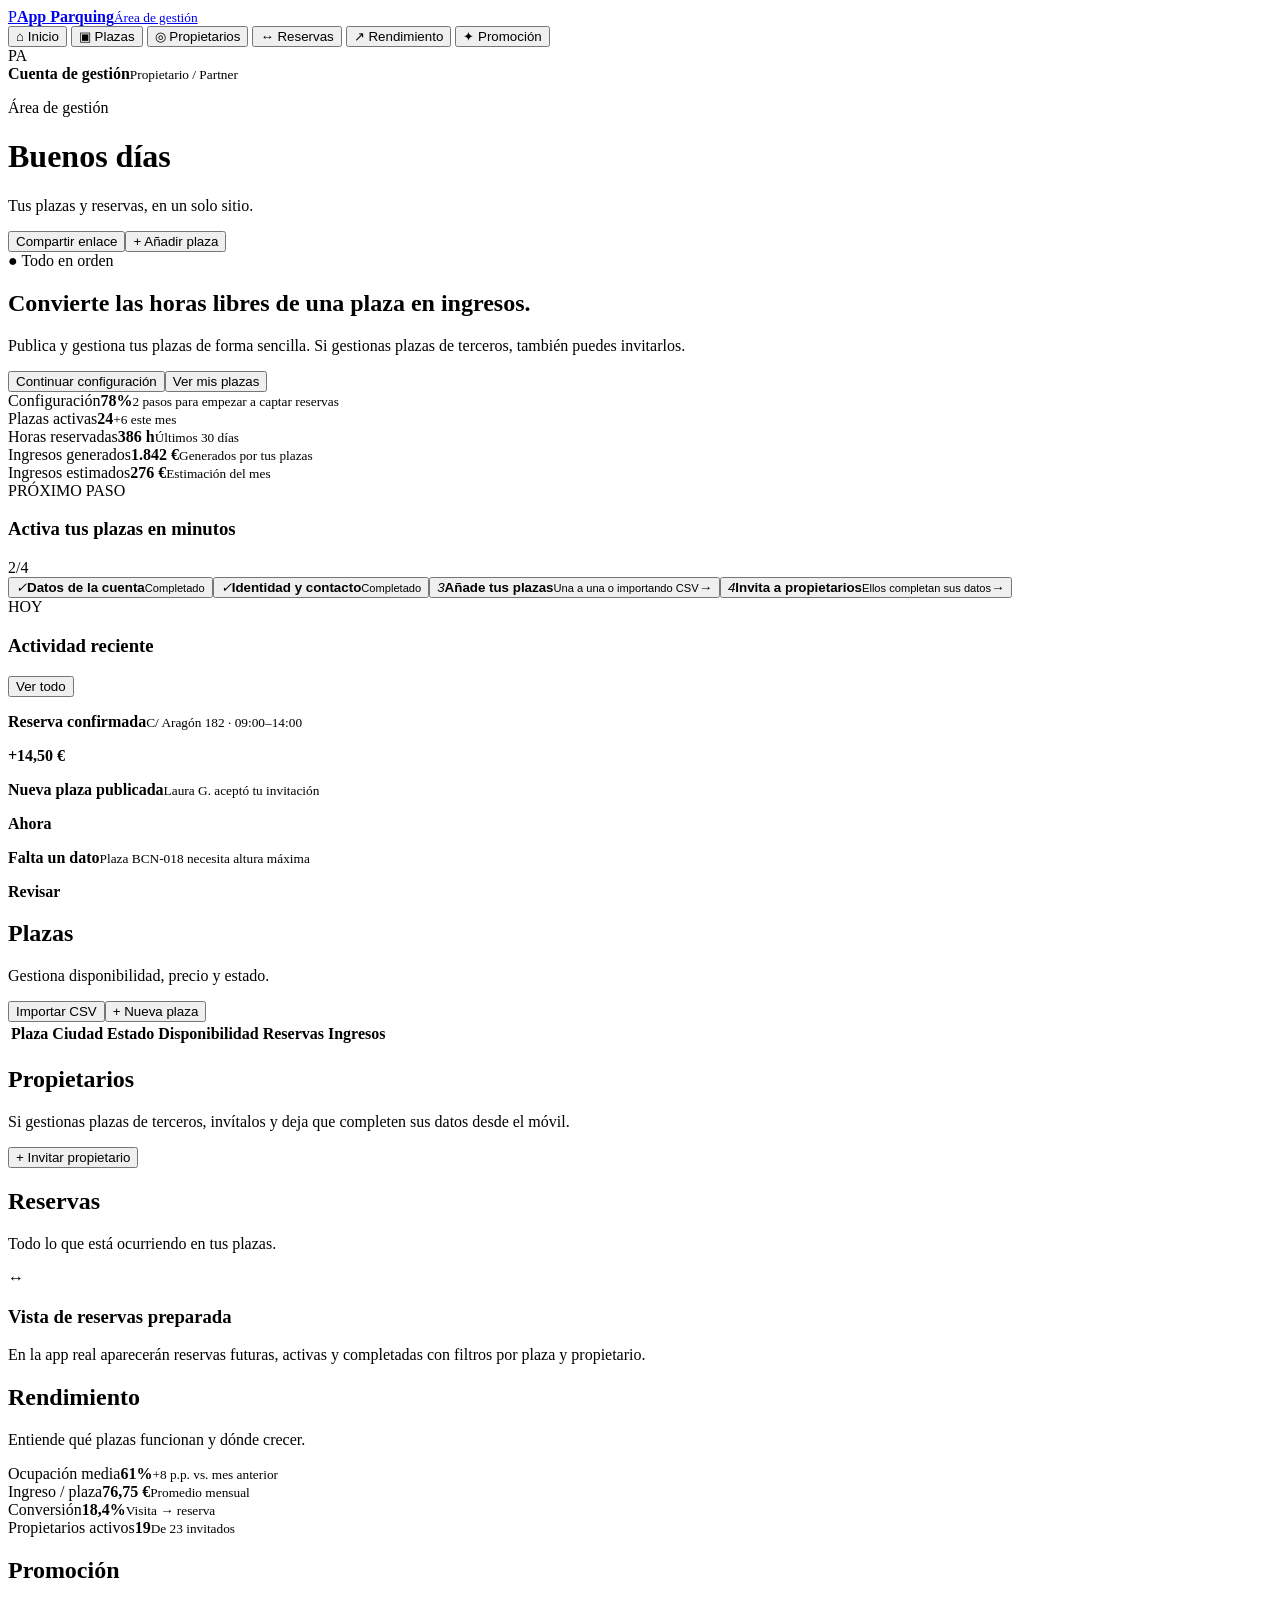
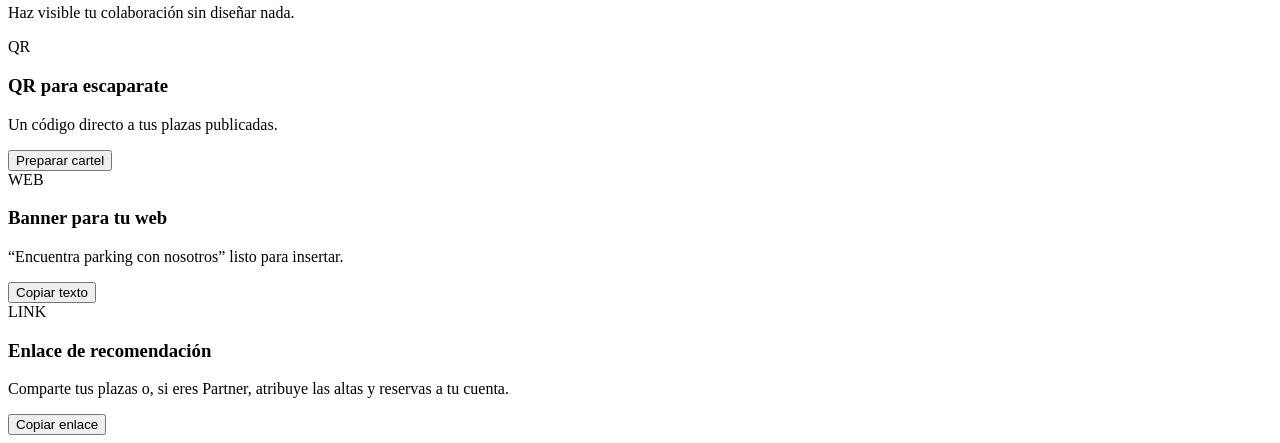
==== app/static/gestion.html @ 5654f000 "Add app/static/gestion.html" ====
<!doctype html>
<html lang="es">
<head>
<meta charset="utf-8">
<meta name="viewport" content="width=device-width,initial-scale=1">
<title>App Parquing · Área de gestión</title>
<link rel="stylesheet" href="/static/partner.css">
</head>
<body>
<div class="shell">
<aside class="sidebar">
<a class="brand" href="#"><span class="brandmark">P</span><span><strong>App Parquing</strong><small>Área de gestión</small></span></a>
<nav id="nav">
<button class="nav active" data-view="home">⌂ <span>Inicio</span></button>
<button class="nav" data-view="spaces">▣ <span>Plazas</span></button>
<button class="nav" data-view="owners">◎ <span>Propietarios</span></button>
<button class="nav" data-view="bookings">↔ <span>Reservas</span></button>
<button class="nav" data-view="performance">↗ <span>Rendimiento</span></button>
<button class="nav" data-view="promo">✦ <span>Promoción</span></button>
</nav>
<div class="sidebar-foot"><div class="agency-avatar">PA</div><div><b>Cuenta de gestión</b><small>Propietario / Partner</small></div></div>
</aside>
<main>
<header><div><p class="eyebrow">Área de gestión</p><h1 id="pageTitle">Buenos días</h1><p id="pageSubtitle">Tus plazas y reservas, en un solo sitio.</p></div><div class="top-actions"><button class="ghost" id="copyLink">Compartir enlace</button><button class="primary" data-open="space">+ Añadir plaza</button></div></header>
<section id="home" class="view active">
<div class="hero-card"><div><span class="badge">● Todo en orden</span><h2>Convierte las horas libres de una plaza en ingresos.</h2><p>Publica y gestiona tus plazas de forma sencilla. Si gestionas plazas de terceros, también puedes invitarlos.</p><div class="hero-actions"><button class="primary" data-open="onboarding">Continuar configuración</button><button class="soft" data-view-jump="spaces">Ver mis plazas</button></div></div><div class="score"><span>Configuración</span><strong>78%</strong><small>2 pasos para empezar a captar reservas</small></div></div>
<div class="metrics"><article><span>Plazas activas</span><strong>24</strong><small>+6 este mes</small></article><article><span>Horas reservadas</span><strong>386 h</strong><small>Últimos 30 días</small></article><article><span>Ingresos generados</span><strong>1.842 €</strong><small>Generados por tus plazas</small></article><article><span>Ingresos estimados</span><strong>276 €</strong><small>Estimación del mes</small></article></div>
<div class="grid-two">
<section class="panel"><div class="panel-head"><div><span class="kicker">PRÓXIMO PASO</span><h3>Activa tus plazas en minutos</h3></div><span class="pill">2/4</span></div><div class="steps"><button class="step done"><i>✓</i><span><b>Datos de la cuenta</b><small>Completado</small></span></button><button class="step done"><i>✓</i><span><b>Identidad y contacto</b><small>Completado</small></span></button><button class="step" data-open="import"><i>3</i><span><b>Añade tus plazas</b><small>Una a una o importando CSV</small></span><em>→</em></button><button class="step" data-open="owners"><i>4</i><span><b>Invita a propietarios</b><small>Ellos completan sus datos</small></span><em>→</em></button></div></section>
<section class="panel"><div class="panel-head"><div><span class="kicker">HOY</span><h3>Actividad reciente</h3></div><button class="text-btn">Ver todo</button></div><div class="activity"><div><span class="dot green"></span><p><b>Reserva confirmada</b><small>C/ Aragón 182 · 09:00–14:00</small></p><strong>+14,50 €</strong></div><div><span class="dot blue"></span><p><b>Nueva plaza publicada</b><small>Laura G. aceptó tu invitación</small></p><strong>Ahora</strong></div><div><span class="dot amber"></span><p><b>Falta un dato</b><small>Plaza BCN-018 necesita altura máxima</small></p><strong>Revisar</strong></div></div></section>
</div></section>
<section id="spaces" class="view"><div class="toolbar"><div><h2>Plazas</h2><p>Gestiona disponibilidad, precio y estado.</p></div><div><button class="soft" data-open="import">Importar CSV</button><button class="primary" data-open="space">+ Nueva plaza</button></div></div><div class="panel table-wrap"><table><thead><tr><th>Plaza</th><th>Ciudad</th><th>Estado</th><th>Disponibilidad</th><th>Reservas</th><th>Ingresos</th></tr></thead><tbody id="spaceRows"></tbody></table></div></section>
<section id="owners" class="view"><div class="toolbar"><div><h2>Propietarios</h2><p>Si gestionas plazas de terceros, invítalos y deja que completen sus datos desde el móvil.</p></div><button class="primary" data-open="owners">+ Invitar propietario</button></div><div id="ownerCards" class="owner-grid"></div></section>
<section id="bookings" class="view"><div class="toolbar"><div><h2>Reservas</h2><p>Todo lo que está ocurriendo en tus plazas.</p></div></div><div class="empty-rich"><span>↔</span><h3>Vista de reservas preparada</h3><p>En la app real aparecerán reservas futuras, activas y completadas con filtros por plaza y propietario.</p></div></section>
<section id="performance" class="view"><div class="toolbar"><div><h2>Rendimiento</h2><p>Entiende qué plazas funcionan y dónde crecer.</p></div></div><div class="metrics"><article><span>Ocupación media</span><strong>61%</strong><small>+8 p.p. vs. mes anterior</small></article><article><span>Ingreso / plaza</span><strong>76,75 €</strong><small>Promedio mensual</small></article><article><span>Conversión</span><strong>18,4%</strong><small>Visita → reserva</small></article><article><span>Propietarios activos</span><strong>19</strong><small>De 23 invitados</small></article></div></section>
<section id="promo" class="view"><div class="toolbar"><div><h2>Promoción</h2><p>Haz visible tu colaboración sin diseñar nada.</p></div></div><div class="promo-grid"><article class="promo-card"><span class="promo-icon">QR</span><h3>QR para escaparate</h3><p>Un código directo a tus plazas publicadas.</p><button class="soft" id="demoDownload">Preparar cartel</button></article><article class="promo-card"><span class="promo-icon">WEB</span><h3>Banner para tu web</h3><p>“Encuentra parking con nosotros” listo para insertar.</p><button class="soft" id="copyBanner">Copiar texto</button></article><article class="promo-card"><span class="promo-icon">LINK</span><h3>Enlace de recomendación</h3><p>Comparte tus plazas o, si eres Partner, atribuye las altas y reservas a tu cuenta.</p><button class="soft" id="copyPromo">Copiar enlace</button></article></div></section>
</main></div>
<div class="modal-backdrop" id="modalBackdrop" hidden><div class="modal" role="dialog" aria-modal="true"><button class="modal-close" id="closeModal">×</button><div id="modalContent"></div></div></div>
<div class="toast" id="toast"></div>
<script src="/static/gestion.js"></script>
</body></html>
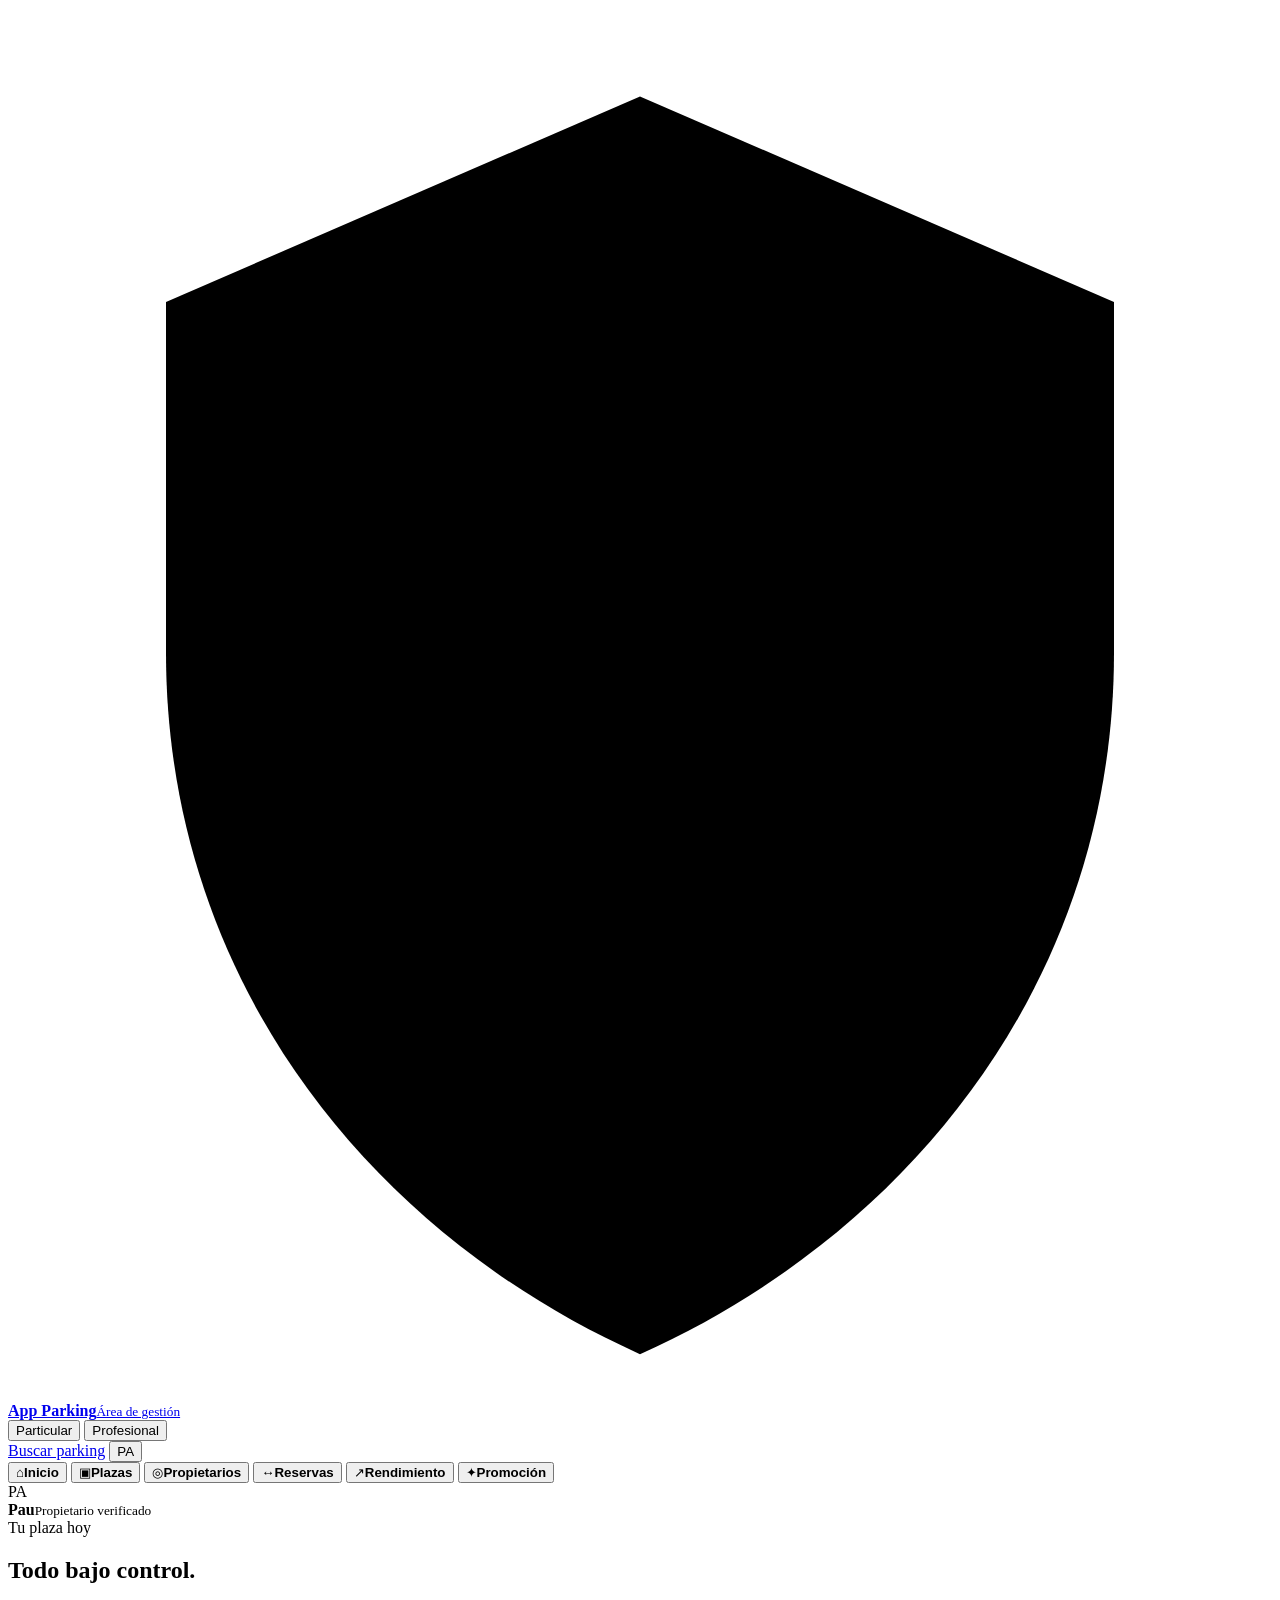
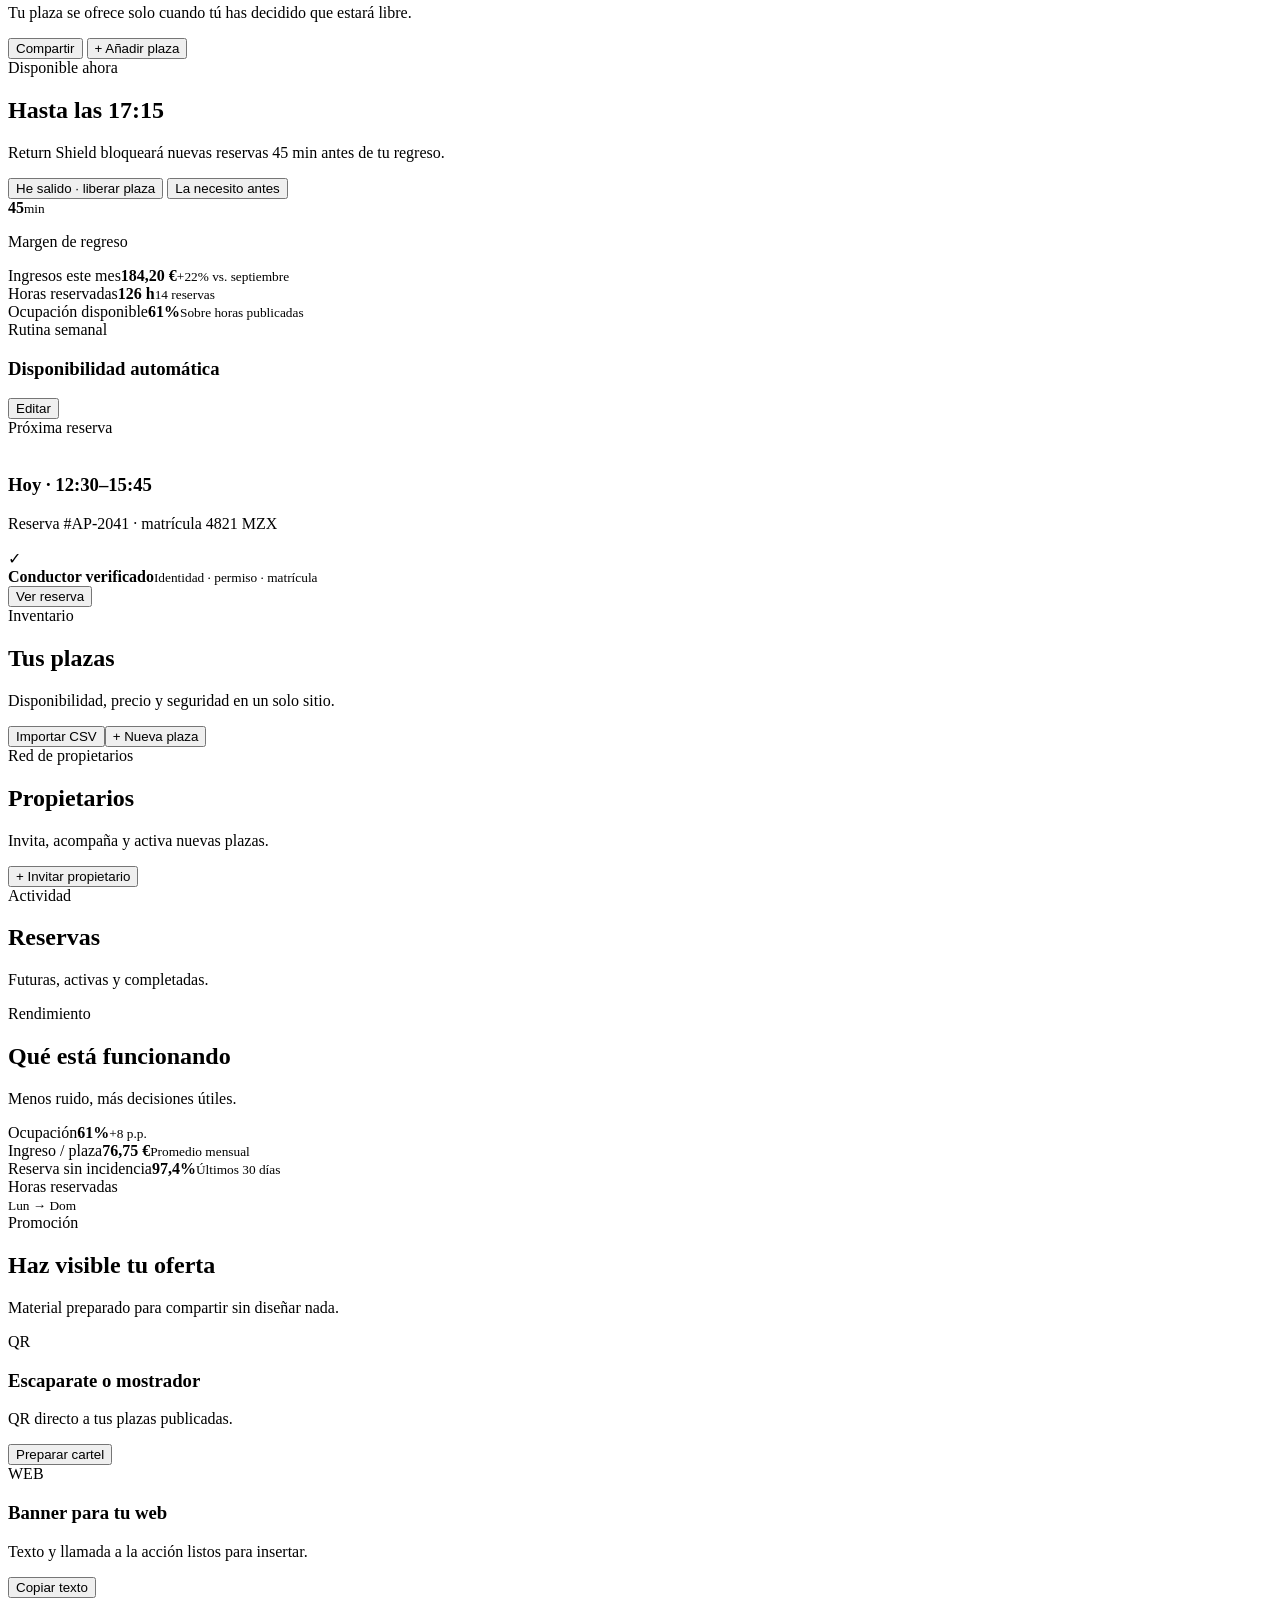
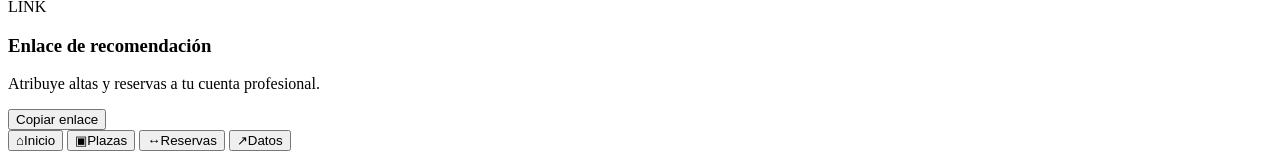
==== commit b6db0895: "Redesign app/static/gestion.html" ====
--- a/app/static/gestion.html
+++ b/app/static/gestion.html
@@ -2,40 +2,177 @@
 <html lang="es">
 <head>
 <meta charset="utf-8">
-<meta name="viewport" content="width=device-width,initial-scale=1">
-<title>App Parquing · Área de gestión</title>
-<link rel="stylesheet" href="/static/partner.css">
+<meta name="viewport" content="width=device-width,initial-scale=1,viewport-fit=cover">
+<meta name="theme-color" content="#0b1210">
+<title>App Parking · Área de gestión</title>
+<link rel="icon" href="/static/icon.svg" type="image/svg+xml">
+<link rel="stylesheet" href="/static/gestion.css">
 </head>
 <body>
-<div class="shell">
-<aside class="sidebar">
-<a class="brand" href="#"><span class="brandmark">P</span><span><strong>App Parquing</strong><small>Área de gestión</small></span></a>
-<nav id="nav">
-<button class="nav active" data-view="home">⌂ <span>Inicio</span></button>
-<button class="nav" data-view="spaces">▣ <span>Plazas</span></button>
-<button class="nav" data-view="owners">◎ <span>Propietarios</span></button>
-<button class="nav" data-view="bookings">↔ <span>Reservas</span></button>
-<button class="nav" data-view="performance">↗ <span>Rendimiento</span></button>
-<button class="nav" data-view="promo">✦ <span>Promoción</span></button>
-</nav>
-<div class="sidebar-foot"><div class="agency-avatar">PA</div><div><b>Cuenta de gestión</b><small>Propietario / Partner</small></div></div>
-</aside>
-<main>
-<header><div><p class="eyebrow">Área de gestión</p><h1 id="pageTitle">Buenos días</h1><p id="pageSubtitle">Tus plazas y reservas, en un solo sitio.</p></div><div class="top-actions"><button class="ghost" id="copyLink">Compartir enlace</button><button class="primary" data-open="space">+ Añadir plaza</button></div></header>
-<section id="home" class="view active">
-<div class="hero-card"><div><span class="badge">● Todo en orden</span><h2>Convierte las horas libres de una plaza en ingresos.</h2><p>Publica y gestiona tus plazas de forma sencilla. Si gestionas plazas de terceros, también puedes invitarlos.</p><div class="hero-actions"><button class="primary" data-open="onboarding">Continuar configuración</button><button class="soft" data-view-jump="spaces">Ver mis plazas</button></div></div><div class="score"><span>Configuración</span><strong>78%</strong><small>2 pasos para empezar a captar reservas</small></div></div>
-<div class="metrics"><article><span>Plazas activas</span><strong>24</strong><small>+6 este mes</small></article><article><span>Horas reservadas</span><strong>386 h</strong><small>Últimos 30 días</small></article><article><span>Ingresos generados</span><strong>1.842 €</strong><small>Generados por tus plazas</small></article><article><span>Ingresos estimados</span><strong>276 €</strong><small>Estimación del mes</small></article></div>
-<div class="grid-two">
-<section class="panel"><div class="panel-head"><div><span class="kicker">PRÓXIMO PASO</span><h3>Activa tus plazas en minutos</h3></div><span class="pill">2/4</span></div><div class="steps"><button class="step done"><i>✓</i><span><b>Datos de la cuenta</b><small>Completado</small></span></button><button class="step done"><i>✓</i><span><b>Identidad y contacto</b><small>Completado</small></span></button><button class="step" data-open="import"><i>3</i><span><b>Añade tus plazas</b><small>Una a una o importando CSV</small></span><em>→</em></button><button class="step" data-open="owners"><i>4</i><span><b>Invita a propietarios</b><small>Ellos completan sus datos</small></span><em>→</em></button></div></section>
-<section class="panel"><div class="panel-head"><div><span class="kicker">HOY</span><h3>Actividad reciente</h3></div><button class="text-btn">Ver todo</button></div><div class="activity"><div><span class="dot green"></span><p><b>Reserva confirmada</b><small>C/ Aragón 182 · 09:00–14:00</small></p><strong>+14,50 €</strong></div><div><span class="dot blue"></span><p><b>Nueva plaza publicada</b><small>Laura G. aceptó tu invitación</small></p><strong>Ahora</strong></div><div><span class="dot amber"></span><p><b>Falta un dato</b><small>Plaza BCN-018 necesita altura máxima</small></p><strong>Revisar</strong></div></div></section>
-</div></section>
-<section id="spaces" class="view"><div class="toolbar"><div><h2>Plazas</h2><p>Gestiona disponibilidad, precio y estado.</p></div><div><button class="soft" data-open="import">Importar CSV</button><button class="primary" data-open="space">+ Nueva plaza</button></div></div><div class="panel table-wrap"><table><thead><tr><th>Plaza</th><th>Ciudad</th><th>Estado</th><th>Disponibilidad</th><th>Reservas</th><th>Ingresos</th></tr></thead><tbody id="spaceRows"></tbody></table></div></section>
-<section id="owners" class="view"><div class="toolbar"><div><h2>Propietarios</h2><p>Si gestionas plazas de terceros, invítalos y deja que completen sus datos desde el móvil.</p></div><button class="primary" data-open="owners">+ Invitar propietario</button></div><div id="ownerCards" class="owner-grid"></div></section>
-<section id="bookings" class="view"><div class="toolbar"><div><h2>Reservas</h2><p>Todo lo que está ocurriendo en tus plazas.</p></div></div><div class="empty-rich"><span>↔</span><h3>Vista de reservas preparada</h3><p>En la app real aparecerán reservas futuras, activas y completadas con filtros por plaza y propietario.</p></div></section>
-<section id="performance" class="view"><div class="toolbar"><div><h2>Rendimiento</h2><p>Entiende qué plazas funcionan y dónde crecer.</p></div></div><div class="metrics"><article><span>Ocupación media</span><strong>61%</strong><small>+8 p.p. vs. mes anterior</small></article><article><span>Ingreso / plaza</span><strong>76,75 €</strong><small>Promedio mensual</small></article><article><span>Conversión</span><strong>18,4%</strong><small>Visita → reserva</small></article><article><span>Propietarios activos</span><strong>19</strong><small>De 23 invitados</small></article></div></section>
-<section id="promo" class="view"><div class="toolbar"><div><h2>Promoción</h2><p>Haz visible tu colaboración sin diseñar nada.</p></div></div><div class="promo-grid"><article class="promo-card"><span class="promo-icon">QR</span><h3>QR para escaparate</h3><p>Un código directo a tus plazas publicadas.</p><button class="soft" id="demoDownload">Preparar cartel</button></article><article class="promo-card"><span class="promo-icon">WEB</span><h3>Banner para tu web</h3><p>“Encuentra parking con nosotros” listo para insertar.</p><button class="soft" id="copyBanner">Copiar texto</button></article><article class="promo-card"><span class="promo-icon">LINK</span><h3>Enlace de recomendación</h3><p>Comparte tus plazas o, si eres Partner, atribuye las altas y reservas a tu cuenta.</p><button class="soft" id="copyPromo">Copiar enlace</button></article></div></section>
-</main></div>
-<div class="modal-backdrop" id="modalBackdrop" hidden><div class="modal" role="dialog" aria-modal="true"><button class="modal-close" id="closeModal">×</button><div id="modalContent"></div></div></div>
+<div class="manage-app">
+  <header class="manage-header">
+    <a class="brand" href="/">
+      <span class="brand-mark"><svg viewBox="0 0 40 44"><path d="M20 2.8 35 9.3v11.1c0 10.2-6.3 18.3-15 22.2C11.3 38.7 5 30.6 5 20.4V9.3L20 2.8Z"/><path d="M15.2 30.7V13.5h6.3c4.1 0 6.8 2.4 6.8 5.9 0 3.6-2.7 6-6.8 6h-6.3"/></svg></span>
+      <span><strong>App Parking</strong><small>Área de gestión</small></span>
+    </a>
+    <div class="account-mode" role="tablist" aria-label="Tipo de cuenta">
+      <button class="mode-btn active" data-mode="owner">Particular</button>
+      <button class="mode-btn" data-mode="pro">Profesional</button>
+    </div>
+    <div class="header-right">
+      <a href="/" class="go-search">Buscar parking</a>
+      <button class="profile-button"><span>PA</span><i></i></button>
+    </div>
+  </header>
+
+  <div class="manage-shell">
+    <aside class="side-nav">
+      <nav>
+        <button class="nav-item active" data-view="home"><span>⌂</span><b>Inicio</b></button>
+        <button class="nav-item" data-view="spaces"><span>▣</span><b>Plazas</b></button>
+        <button class="nav-item pro-only" data-view="owners"><span>◎</span><b>Propietarios</b></button>
+        <button class="nav-item" data-view="bookings"><span>↔</span><b>Reservas</b></button>
+        <button class="nav-item" data-view="performance"><span>↗</span><b>Rendimiento</b></button>
+        <button class="nav-item pro-only" data-view="promo"><span>✦</span><b>Promoción</b></button>
+      </nav>
+      <div class="side-footer">
+        <span class="mini-avatar">PA</span>
+        <div><b id="accountLabel">Pau</b><small id="accountType">Propietario verificado</small></div>
+      </div>
+    </aside>
+
+    <main class="manage-main">
+      <section id="view-home" class="view active">
+        <div class="dashboard-head">
+          <div><span class="eyebrow" id="homeEyebrow">Tu plaza hoy</span><h1 id="homeTitle">Todo bajo control.</h1><p id="homeSubtitle">Tu plaza se ofrece solo cuando tú has decidido que estará libre.</p></div>
+          <div class="head-actions">
+            <button class="secondary" id="shareButton">Compartir</button>
+            <button class="primary" data-open="space">+ Añadir plaza</button>
+          </div>
+        </div>
+
+        <div class="owner-home" id="ownerHome">
+          <section class="availability-card">
+            <div class="availability-copy">
+              <span class="status-badge"><i></i> Disponible ahora</span>
+              <h2>Hasta las 17:15</h2>
+              <p>Return Shield bloqueará nuevas reservas 45 min antes de tu regreso.</p>
+              <div class="availability-actions">
+                <button class="primary" id="releaseNow">He salido · liberar plaza</button>
+                <button class="secondary" id="needEarlier">La necesito antes</button>
+              </div>
+            </div>
+            <div class="shield-visual">
+              <span class="shield-ring"><b>45</b><small>min</small></span>
+              <p>Margen de regreso</p>
+            </div>
+          </section>
+
+          <div class="owner-metrics">
+            <article><span>Ingresos este mes</span><strong>184,20 €</strong><small>+22% vs. septiembre</small></article>
+            <article><span>Horas reservadas</span><strong>126 h</strong><small>14 reservas</small></article>
+            <article><span>Ocupación disponible</span><strong>61%</strong><small>Sobre horas publicadas</small></article>
+          </div>
+
+          <div class="owner-grid">
+            <section class="panel schedule-panel">
+              <div class="panel-head"><div><span class="eyebrow">Rutina semanal</span><h3>Disponibilidad automática</h3></div><button class="text-button">Editar</button></div>
+              <div id="scheduleList" class="schedule-list"></div>
+            </section>
+            <section class="panel next-booking">
+              <span class="eyebrow">Próxima reserva</span>
+              <div class="booking-photo"><img src="/static/media/garage-ramp.jpg" alt=""></div>
+              <h3>Hoy · 12:30–15:45</h3>
+              <p>Reserva #AP-2041 · matrícula 4821 MZX</p>
+              <div class="booking-trust"><span>✓</span><div><b>Conductor verificado</b><small>Identidad · permiso · matrícula</small></div></div>
+              <button class="secondary full">Ver reserva</button>
+            </section>
+          </div>
+        </div>
+
+        <div class="pro-home" id="proHome" hidden>
+          <section class="portfolio-hero">
+            <div><span class="status-badge"><i></i> 24 plazas activas</span><h2>Tu cartera está generando movimiento.</h2><p>19 propietarios activos · 386 horas reservadas en los últimos 30 días.</p></div>
+            <div class="portfolio-value"><span>Ingresos generados</span><strong>1.842 €</strong><small>Este mes</small></div>
+          </section>
+          <div class="owner-metrics">
+            <article><span>Plazas activas</span><strong>24</strong><small>+6 este mes</small></article>
+            <article><span>Propietarios activos</span><strong>19</strong><small>De 23 invitados</small></article>
+            <article><span>Ingreso estimado partner</span><strong>276 €</strong><small>Hipótesis demo</small></article>
+          </div>
+          <div class="pro-grid">
+            <section class="panel">
+              <div class="panel-head"><div><span class="eyebrow">Activación</span><h3>Siguientes pasos</h3></div><span class="count-pill">2/4</span></div>
+              <div class="task-list">
+                <button class="task done"><i>✓</i><span><b>Datos de la cuenta</b><small>Completado</small></span></button>
+                <button class="task done"><i>✓</i><span><b>Identidad y contacto</b><small>Completado</small></span></button>
+                <button class="task" data-open="import"><i>3</i><span><b>Añade plazas</b><small>Manual o CSV</small></span><em>→</em></button>
+                <button class="task" data-open="owner"><i>4</i><span><b>Invita propietarios</b><small>Ellos completan sus datos</small></span><em>→</em></button>
+              </div>
+            </section>
+            <section class="panel">
+              <div class="panel-head"><div><span class="eyebrow">Actividad</span><h3>Hoy</h3></div><button class="text-button">Ver todo</button></div>
+              <div class="activity-list">
+                <div><i class="green"></i><span><b>Reserva confirmada</b><small>C/ Aragó 182 · 09:00–14:00</small></span><strong>+14,50 €</strong></div>
+                <div><i class="blue"></i><span><b>Nueva plaza publicada</b><small>Laura G. aceptó la invitación</small></span><strong>Ahora</strong></div>
+                <div><i class="amber"></i><span><b>Falta un dato</b><small>BCN-018 necesita altura máxima</small></span><strong>Revisar</strong></div>
+              </div>
+            </section>
+          </div>
+        </div>
+      </section>
+
+      <section id="view-spaces" class="view">
+        <div class="section-head"><div><span class="eyebrow">Inventario</span><h1>Tus plazas</h1><p>Disponibilidad, precio y seguridad en un solo sitio.</p></div><div><button class="secondary pro-only" data-open="import">Importar CSV</button><button class="primary" data-open="space">+ Nueva plaza</button></div></div>
+        <div id="spaceCards" class="space-manage-grid"></div>
+      </section>
+
+      <section id="view-owners" class="view">
+        <div class="section-head"><div><span class="eyebrow">Red de propietarios</span><h1>Propietarios</h1><p>Invita, acompaña y activa nuevas plazas.</p></div><button class="primary" data-open="owner">+ Invitar propietario</button></div>
+        <div id="ownerCards" class="people-grid"></div>
+      </section>
+
+      <section id="view-bookings" class="view">
+        <div class="section-head"><div><span class="eyebrow">Actividad</span><h1>Reservas</h1><p>Futuras, activas y completadas.</p></div></div>
+        <div id="managementBookings" class="reservation-stack"></div>
+      </section>
+
+      <section id="view-performance" class="view">
+        <div class="section-head"><div><span class="eyebrow">Rendimiento</span><h1>Qué está funcionando</h1><p>Menos ruido, más decisiones útiles.</p></div></div>
+        <div class="performance-grid">
+          <article><span>Ocupación</span><strong>61%</strong><small>+8 p.p.</small></article>
+          <article><span>Ingreso / plaza</span><strong>76,75 €</strong><small>Promedio mensual</small></article>
+          <article><span>Reserva sin incidencia</span><strong>97,4%</strong><small>Últimos 30 días</small></article>
+          <article class="wide"><span>Horas reservadas</span><div class="bars"><i style="height:28%"></i><i style="height:46%"></i><i style="height:39%"></i><i style="height:68%"></i><i style="height:82%"></i><i style="height:72%"></i><i style="height:91%"></i></div><small>Lun → Dom</small></article>
+        </div>
+      </section>
+
+      <section id="view-promo" class="view">
+        <div class="section-head"><div><span class="eyebrow">Promoción</span><h1>Haz visible tu oferta</h1><p>Material preparado para compartir sin diseñar nada.</p></div></div>
+        <div class="promo-grid">
+          <article><span class="promo-tag">QR</span><h3>Escaparate o mostrador</h3><p>QR directo a tus plazas publicadas.</p><button class="secondary">Preparar cartel</button></article>
+          <article><span class="promo-tag">WEB</span><h3>Banner para tu web</h3><p>Texto y llamada a la acción listos para insertar.</p><button class="secondary" id="copyBanner">Copiar texto</button></article>
+          <article><span class="promo-tag">LINK</span><h3>Enlace de recomendación</h3><p>Atribuye altas y reservas a tu cuenta profesional.</p><button class="secondary" id="copyPromo">Copiar enlace</button></article>
+        </div>
+      </section>
+    </main>
+  </div>
+
+  <nav class="mobile-manage-nav">
+    <button class="active" data-view="home"><span>⌂</span>Inicio</button>
+    <button data-view="spaces"><span>▣</span>Plazas</button>
+    <button data-view="bookings"><span>↔</span>Reservas</button>
+    <button data-view="performance"><span>↗</span>Datos</button>
+  </nav>
+</div>
+
+<div class="modal-backdrop" id="modalBackdrop" hidden>
+  <section class="modal">
+    <button class="modal-close" id="closeModal">×</button>
+    <div id="modalContent"></div>
+  </section>
+</div>
 <div class="toast" id="toast"></div>
 <script src="/static/gestion.js"></script>
-</body></html>+</body>
+</html>
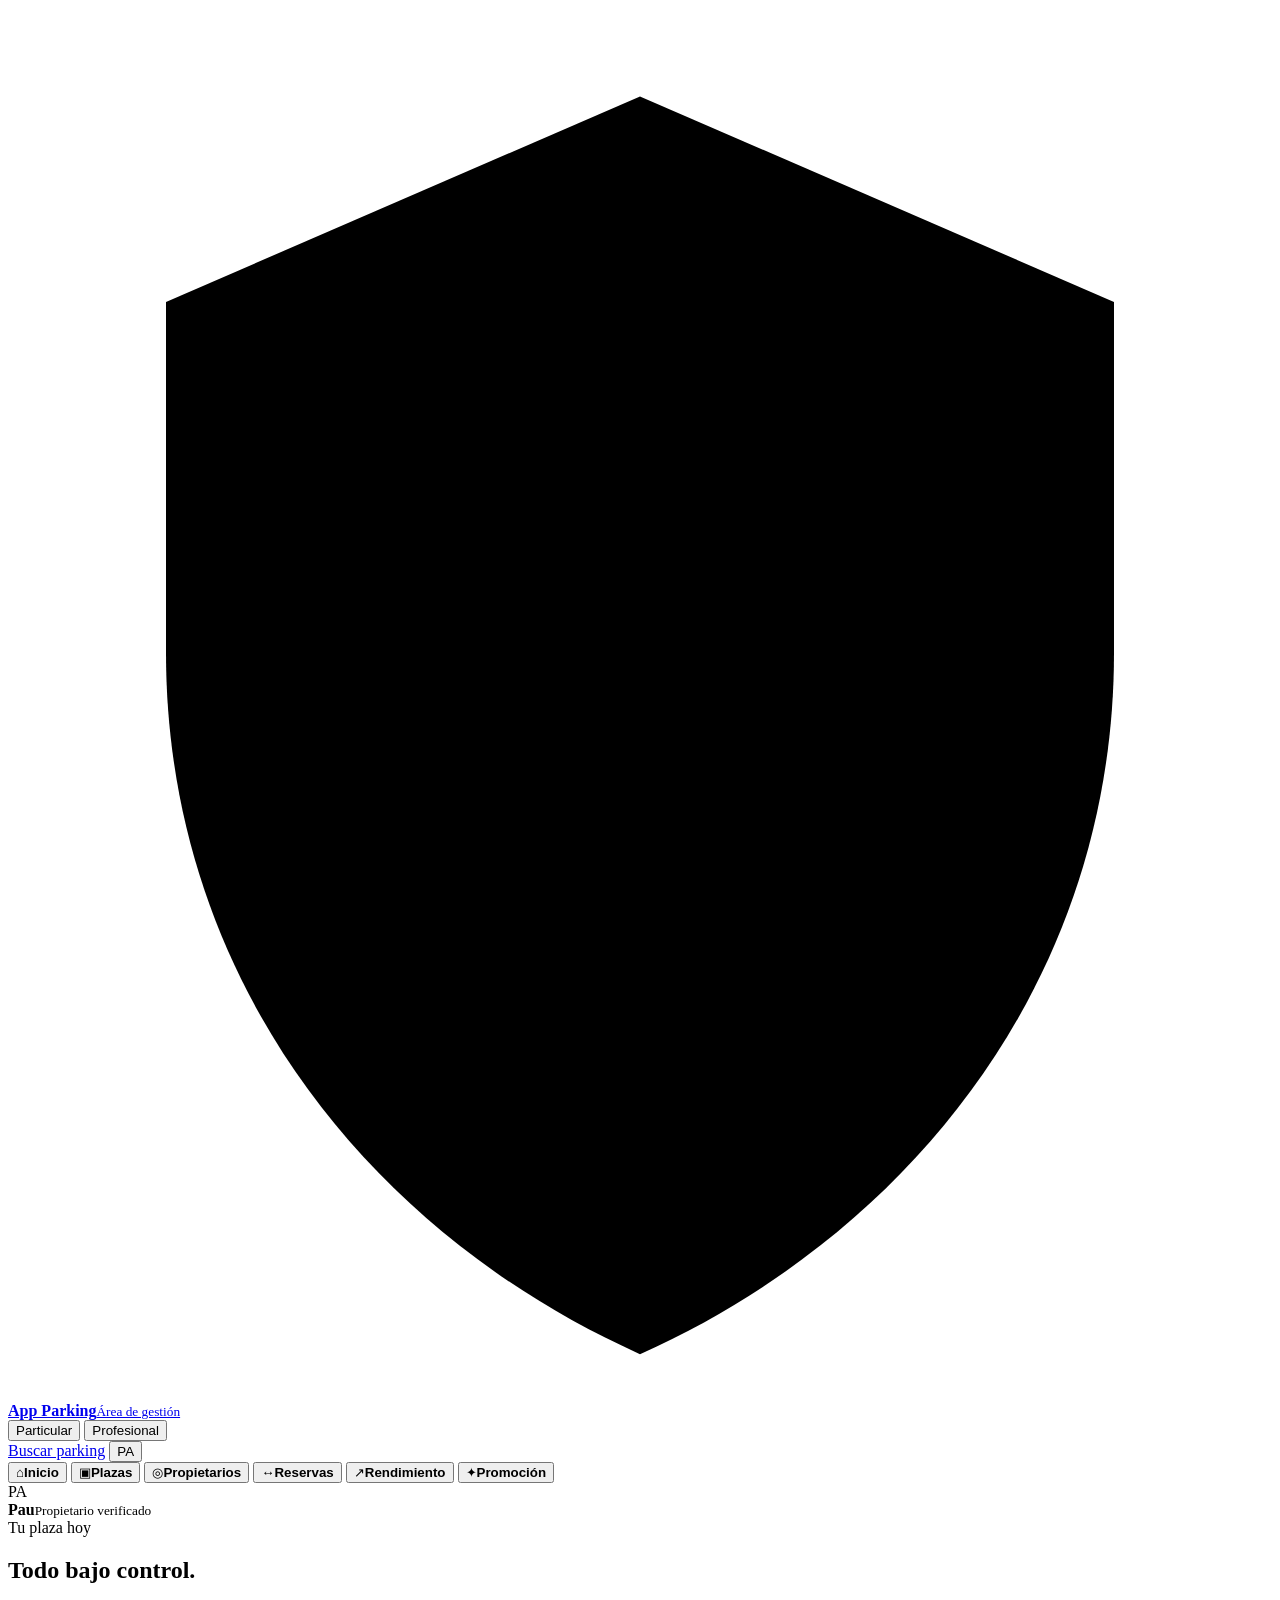
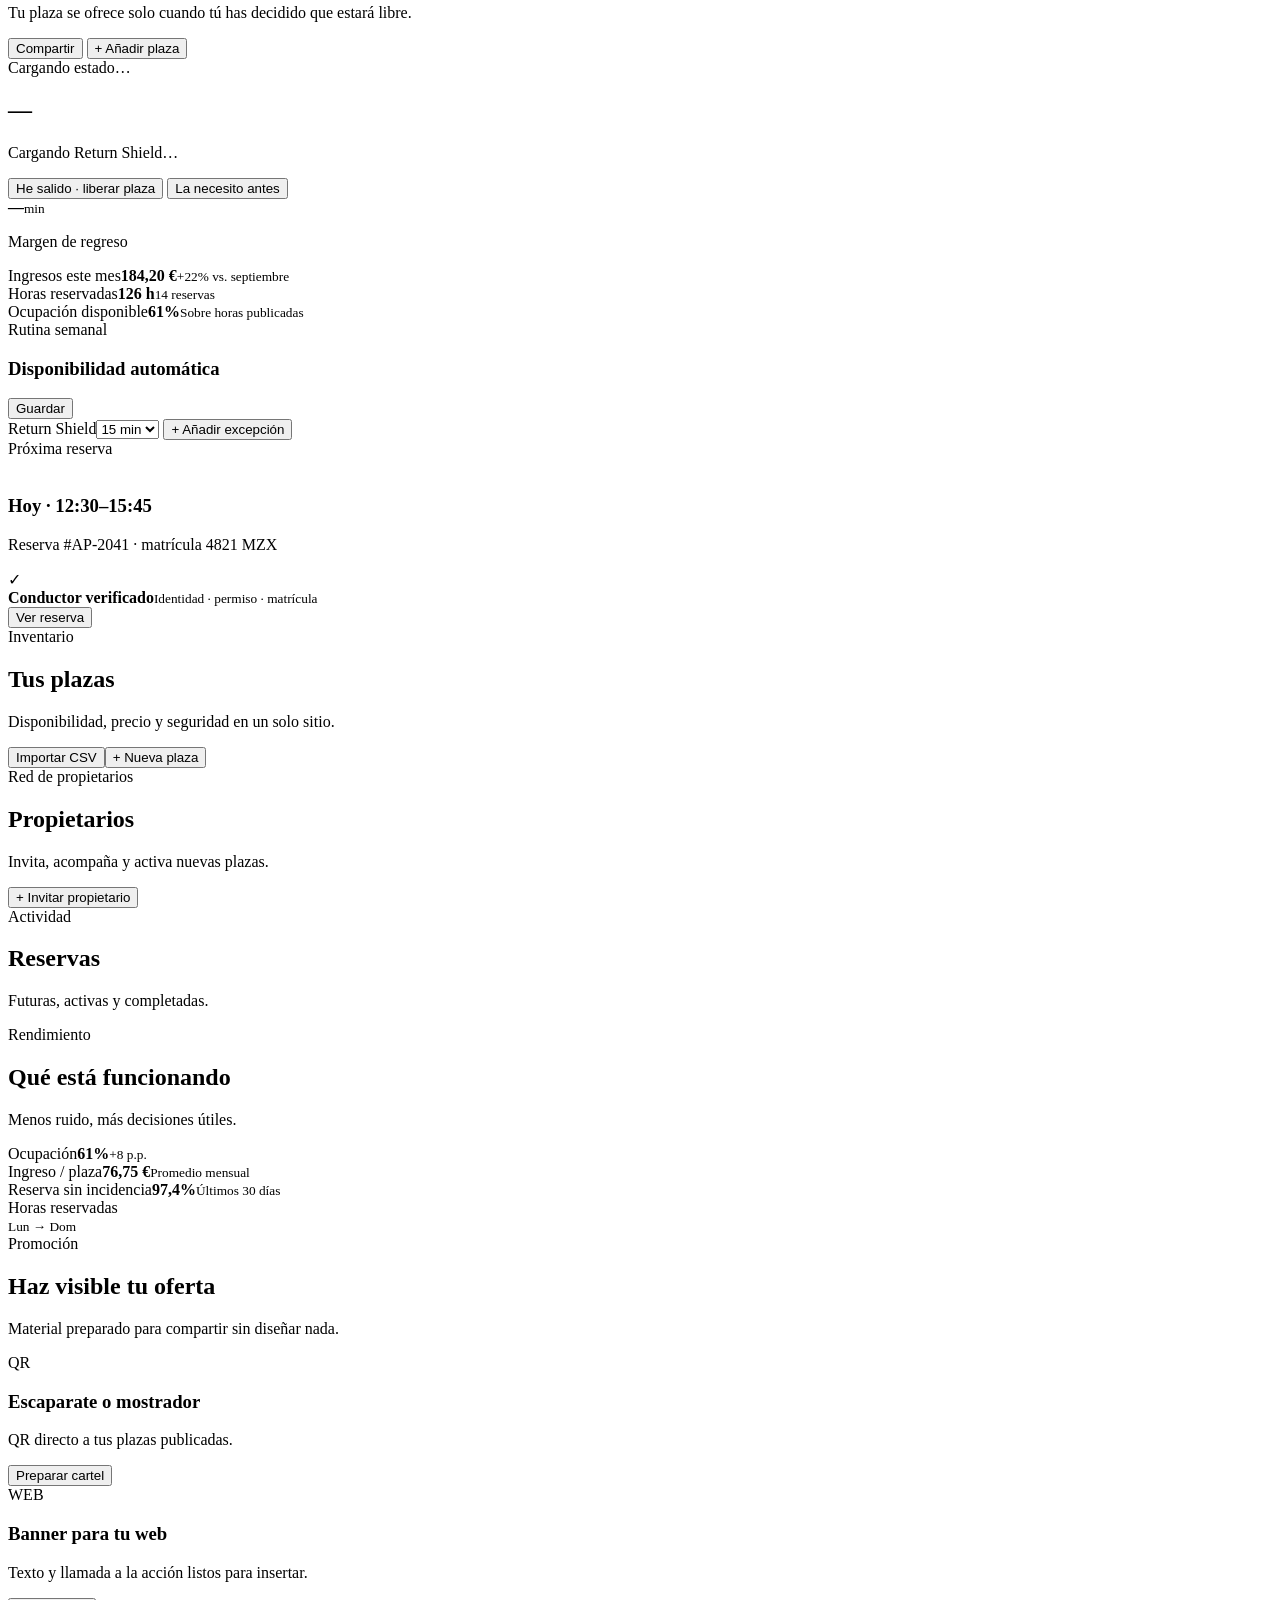
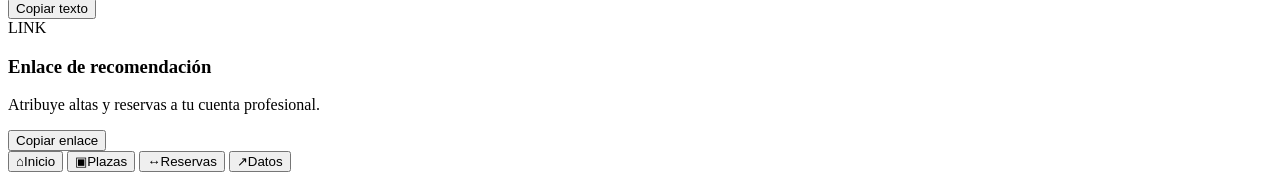
==== commit da46893c: "Implement availability engine and Return Shield in app/static/gestion.html" ====
--- a/app/static/gestion.html
+++ b/app/static/gestion.html
@@ -54,16 +54,16 @@
         <div class="owner-home" id="ownerHome">
           <section class="availability-card">
             <div class="availability-copy">
-              <span class="status-badge"><i></i> Disponible ahora</span>
-              <h2>Hasta las 17:15</h2>
-              <p>Return Shield bloqueará nuevas reservas 45 min antes de tu regreso.</p>
+              <span class="status-badge" id="availabilityStatusBadge"><i></i><span id="availabilityStatusText">Cargando estado…</span></span>
+              <h2 id="availabilityUntil">—</h2>
+              <p id="shieldDescription">Cargando Return Shield…</p>
               <div class="availability-actions">
                 <button class="primary" id="releaseNow">He salido · liberar plaza</button>
                 <button class="secondary" id="needEarlier">La necesito antes</button>
               </div>
             </div>
             <div class="shield-visual">
-              <span class="shield-ring"><b>45</b><small>min</small></span>
+              <span class="shield-ring"><b id="shieldMinutes">—</b><small>min</small></span>
               <p>Margen de regreso</p>
             </div>
           </section>
@@ -76,8 +76,13 @@
 
           <div class="owner-grid">
             <section class="panel schedule-panel">
-              <div class="panel-head"><div><span class="eyebrow">Rutina semanal</span><h3>Disponibilidad automática</h3></div><button class="text-button">Editar</button></div>
+              <div class="panel-head"><div><span class="eyebrow">Rutina semanal</span><h3>Disponibilidad automática</h3></div><button class="text-button" id="saveSchedule">Guardar</button></div>
               <div id="scheduleList" class="schedule-list"></div>
+              <div class="schedule-tools">
+                <label class="shield-control"><span>Return Shield</span><select id="shieldSelect"><option value="15">15 min</option><option value="30">30 min</option><option value="45">45 min</option><option value="60">60 min</option><option value="90">90 min</option></select></label>
+                <button class="secondary" id="addException">+ Añadir excepción</button>
+                <div id="exceptionList" class="exception-list"></div>
+              </div>
             </section>
             <section class="panel next-booking">
               <span class="eyebrow">Próxima reserva</span>
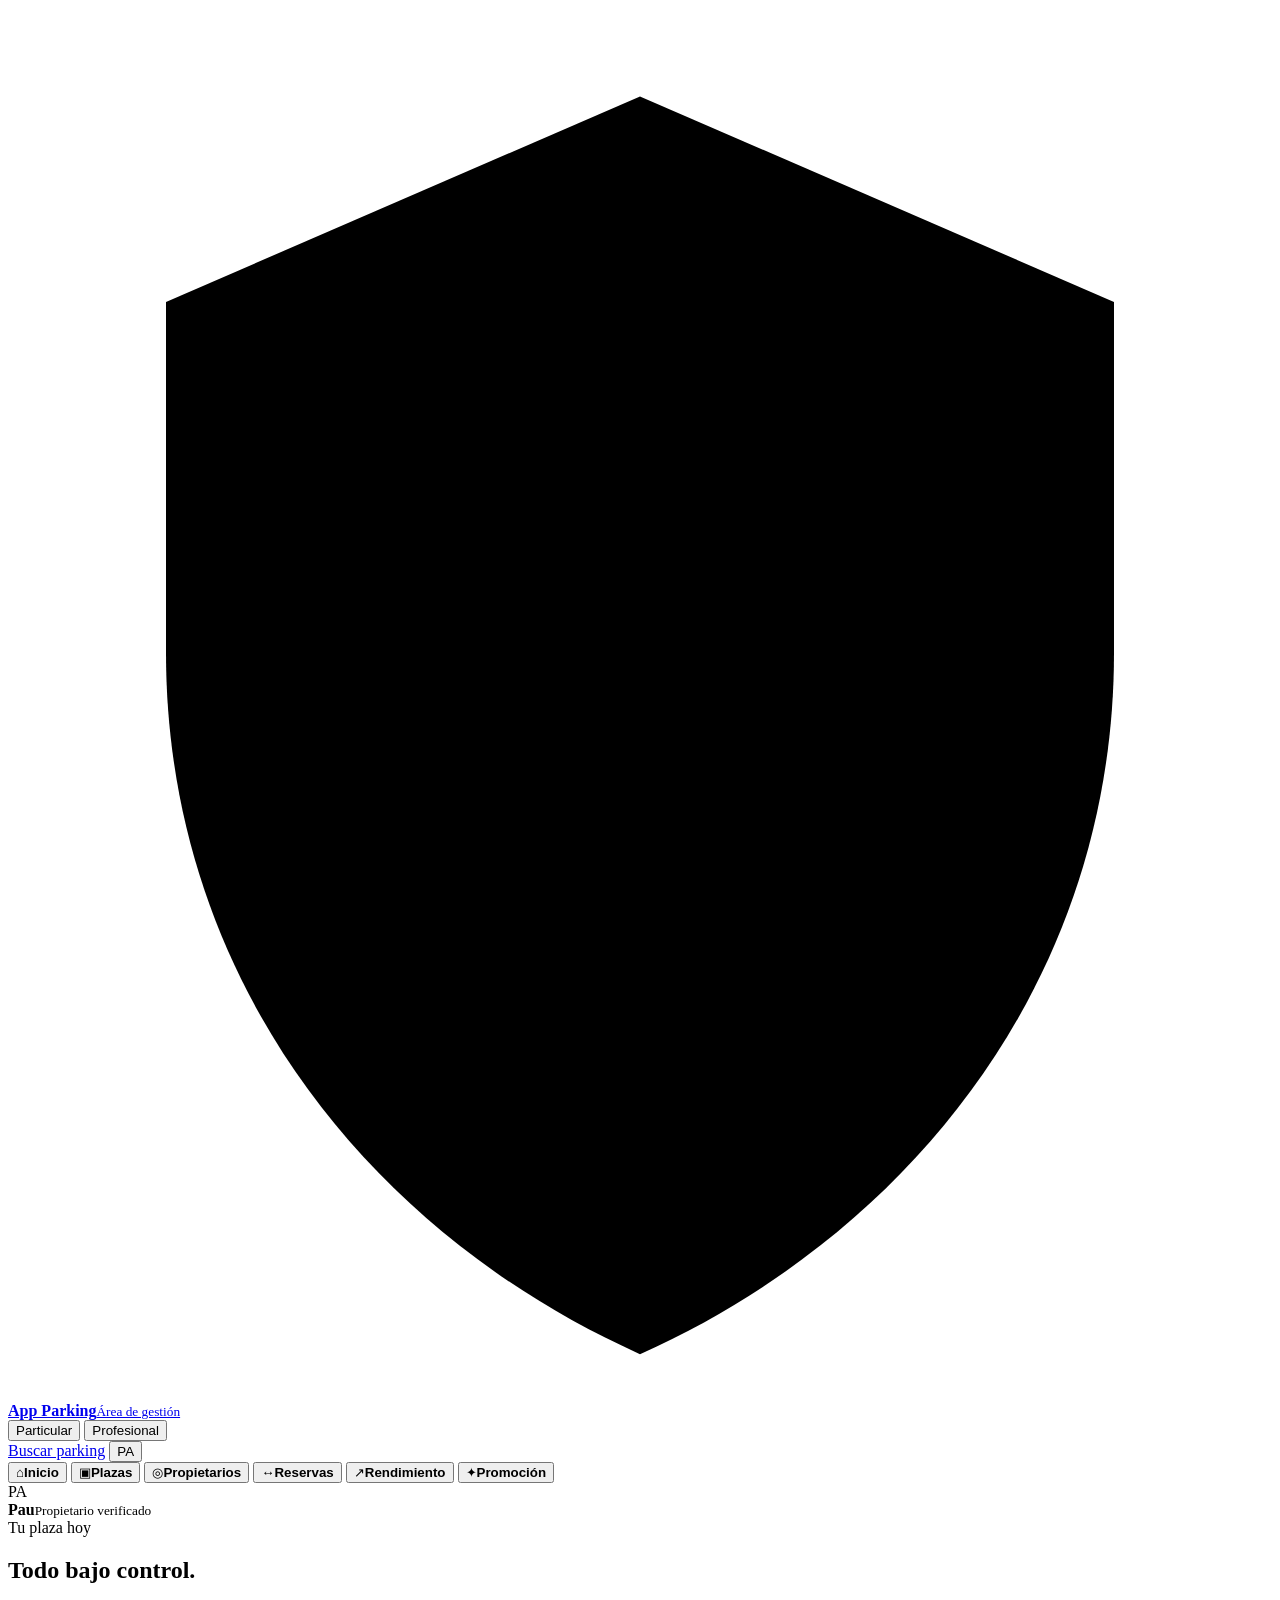
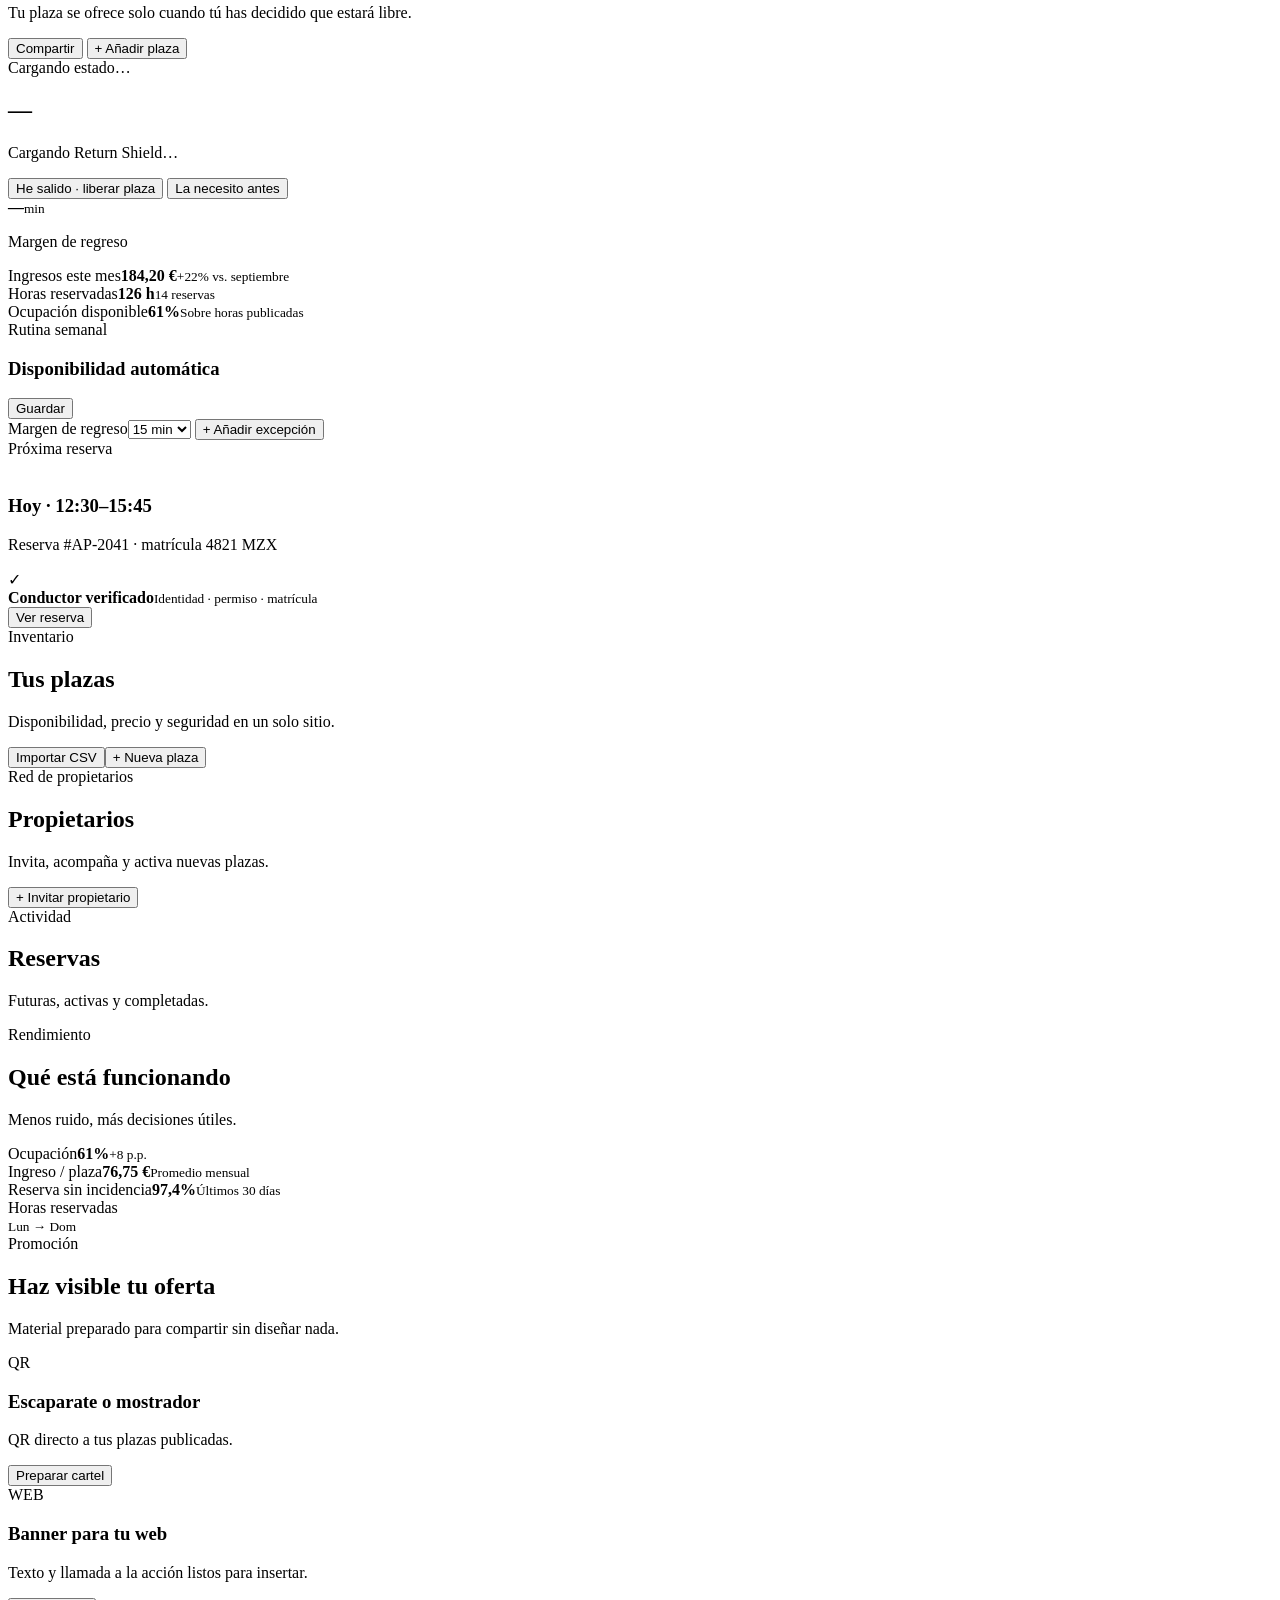
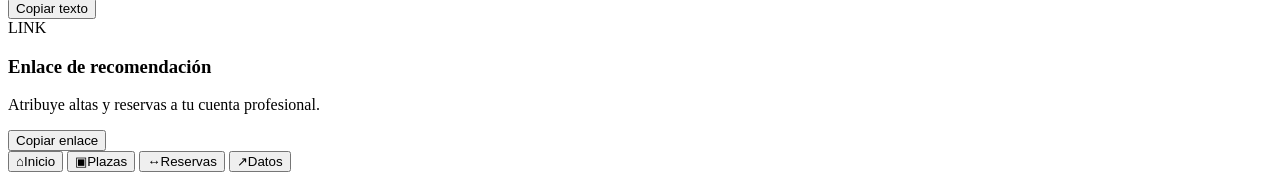
==== commit 1c807263: "Harden access privacy and guarantee in app/static/gestion.html" ====
--- a/app/static/gestion.html
+++ b/app/static/gestion.html
@@ -79,7 +79,7 @@
               <div class="panel-head"><div><span class="eyebrow">Rutina semanal</span><h3>Disponibilidad automática</h3></div><button class="text-button" id="saveSchedule">Guardar</button></div>
               <div id="scheduleList" class="schedule-list"></div>
               <div class="schedule-tools">
-                <label class="shield-control"><span>Return Shield</span><select id="shieldSelect"><option value="15">15 min</option><option value="30">30 min</option><option value="45">45 min</option><option value="60">60 min</option><option value="90">90 min</option></select></label>
+                <label class="shield-control"><span>Margen de regreso</span><select id="shieldSelect"><option value="15">15 min</option><option value="30">30 min</option><option value="45">45 min</option><option value="60">60 min</option><option value="90">90 min</option></select></label>
                 <button class="secondary" id="addException">+ Añadir excepción</button>
                 <div id="exceptionList" class="exception-list"></div>
               </div>
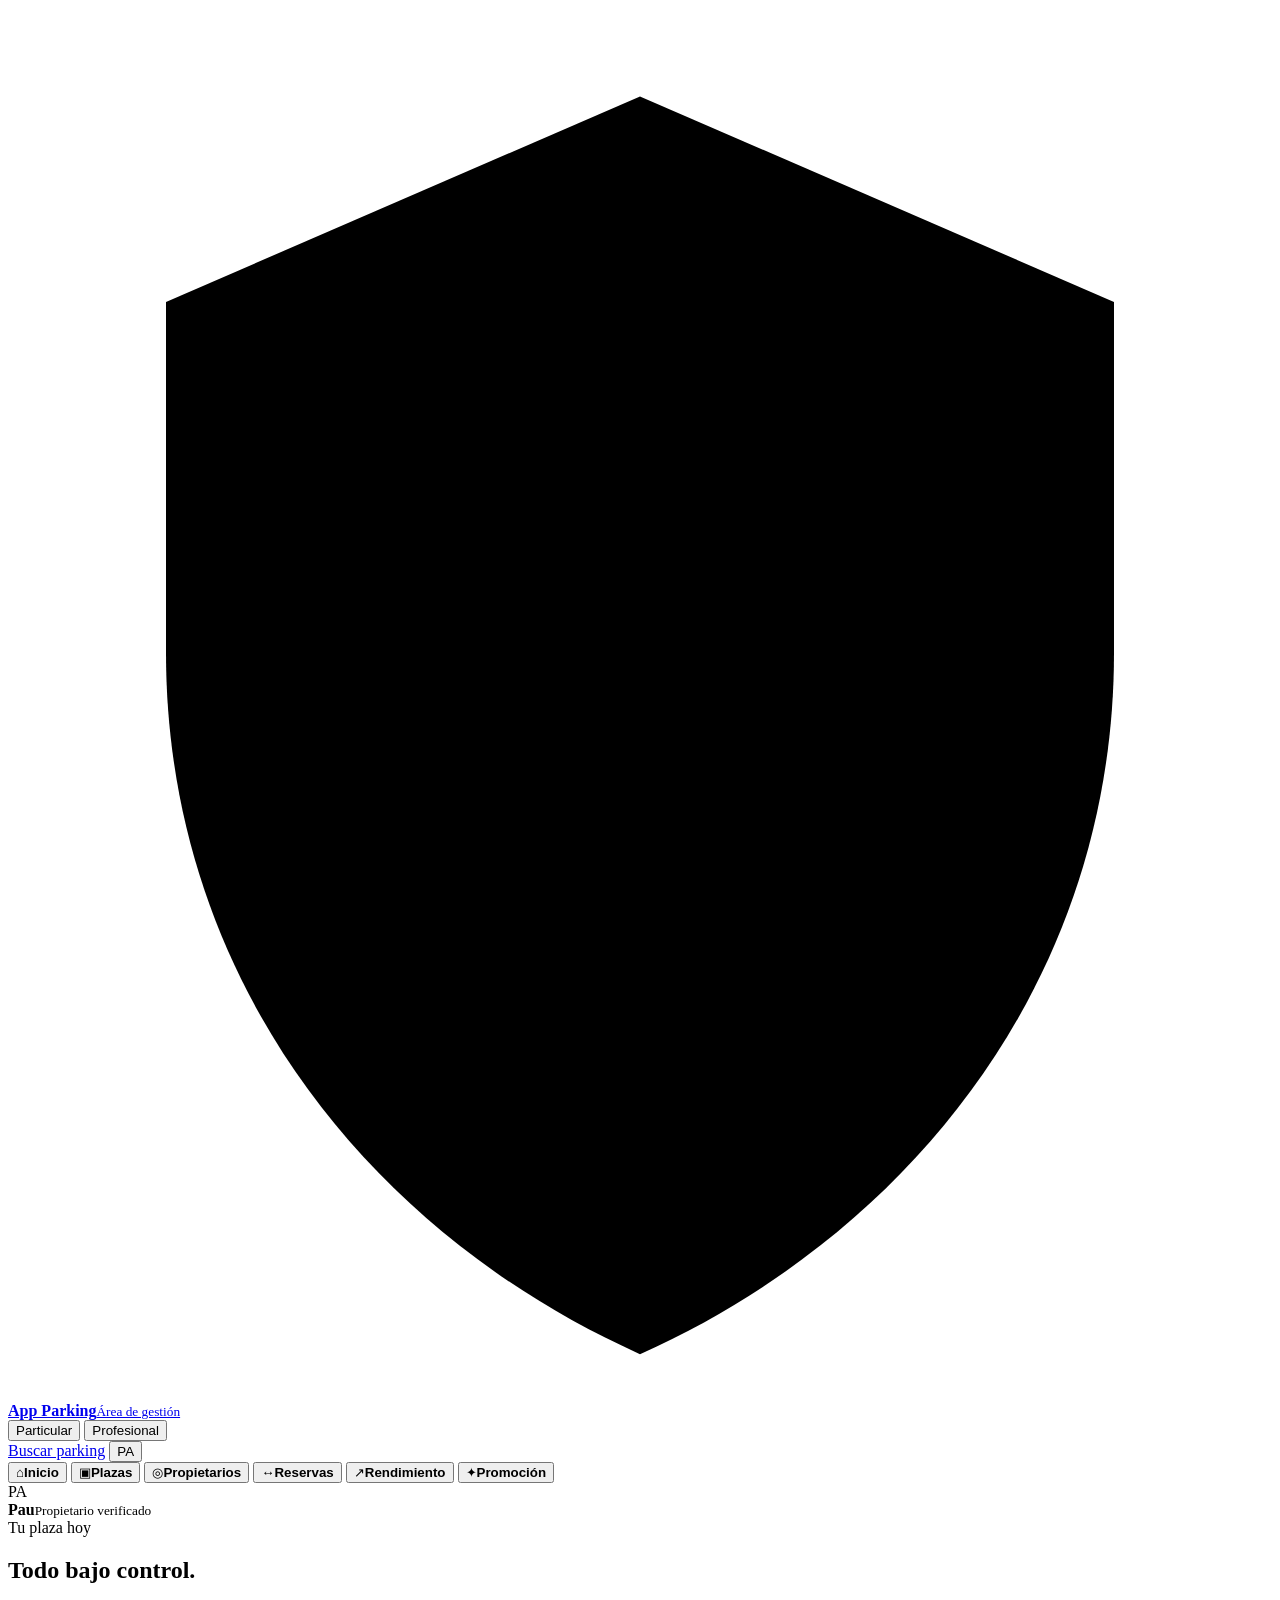
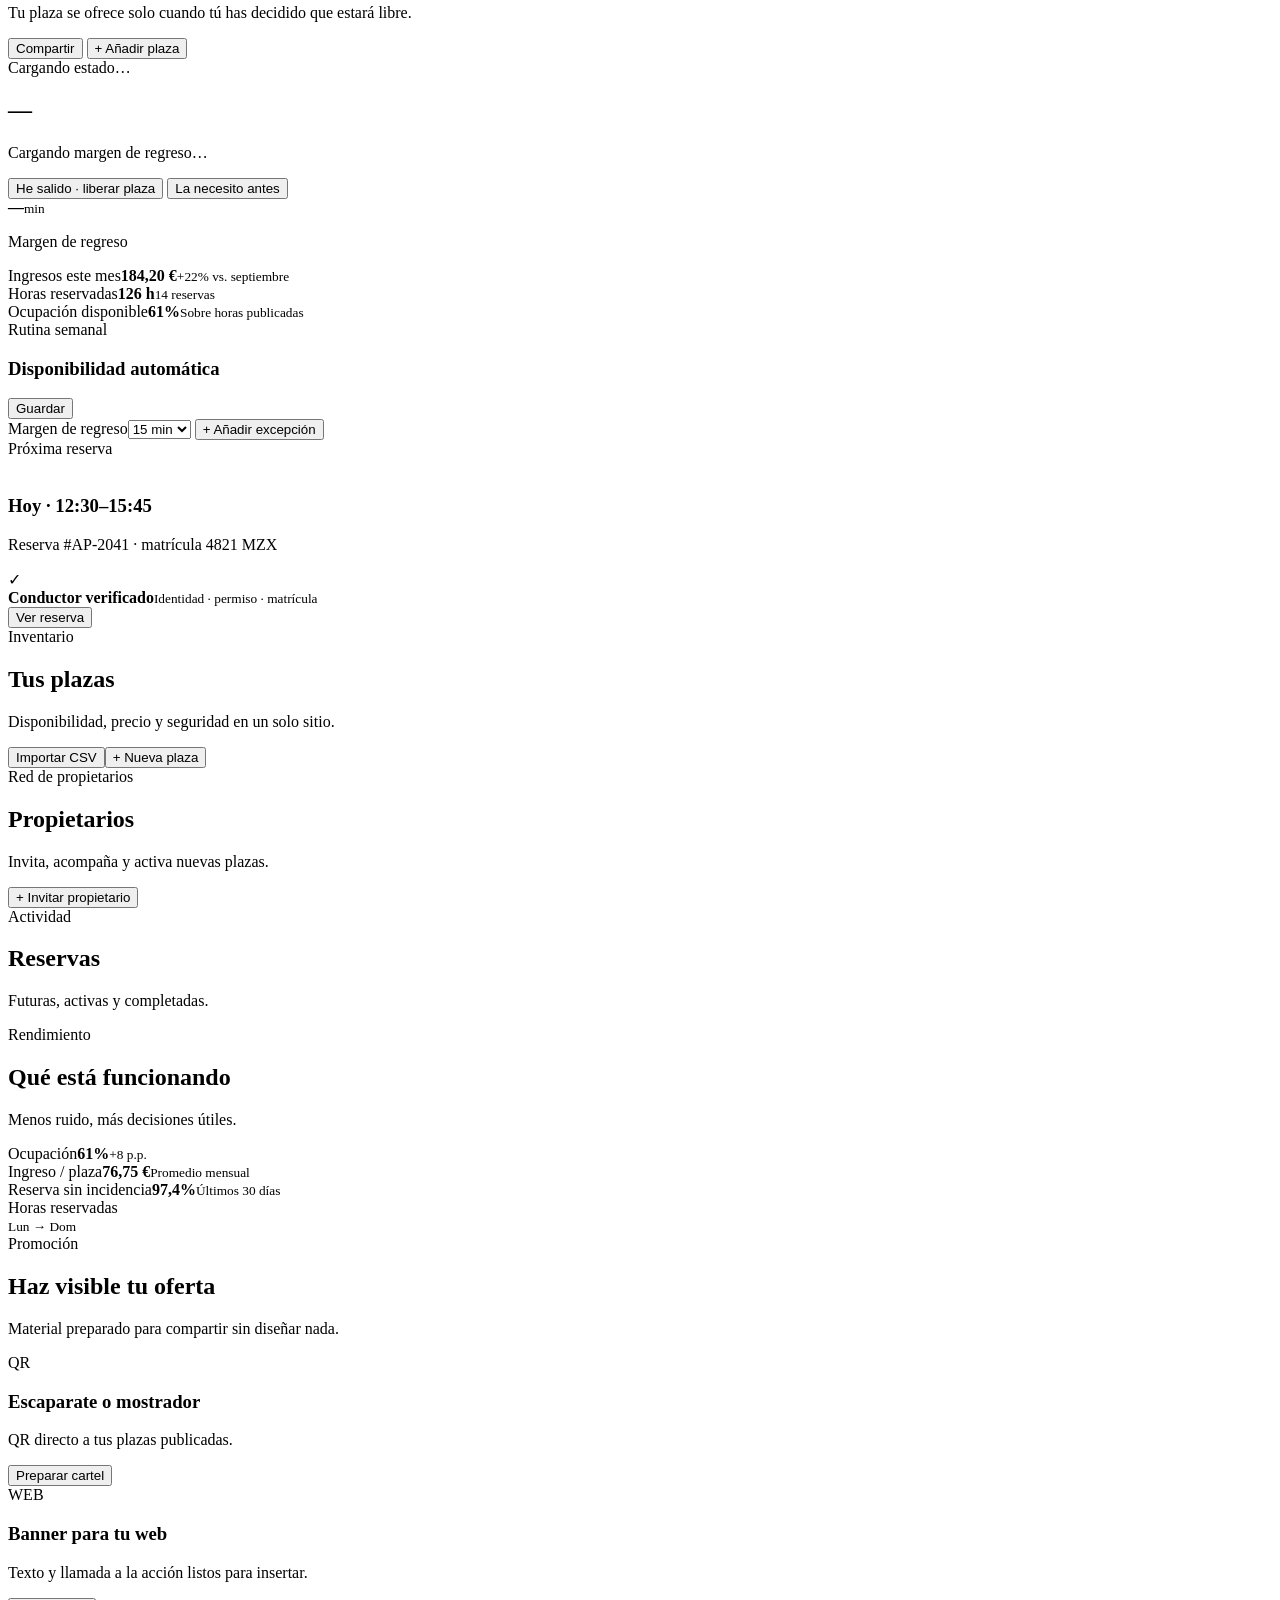
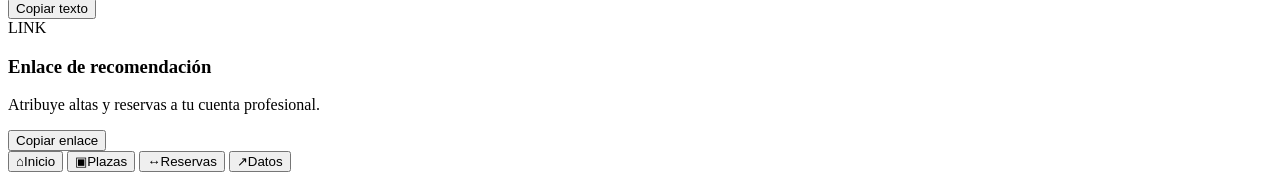
==== commit e42a9bad: "Use Margen de regreso in management UI" ====
--- a/app/static/gestion.html
+++ b/app/static/gestion.html
@@ -56,7 +56,7 @@
             <div class="availability-copy">
               <span class="status-badge" id="availabilityStatusBadge"><i></i><span id="availabilityStatusText">Cargando estado…</span></span>
               <h2 id="availabilityUntil">—</h2>
-              <p id="shieldDescription">Cargando Return Shield…</p>
+              <p id="shieldDescription">Cargando margen de regreso…</p>
               <div class="availability-actions">
                 <button class="primary" id="releaseNow">He salido · liberar plaza</button>
                 <button class="secondary" id="needEarlier">La necesito antes</button>
